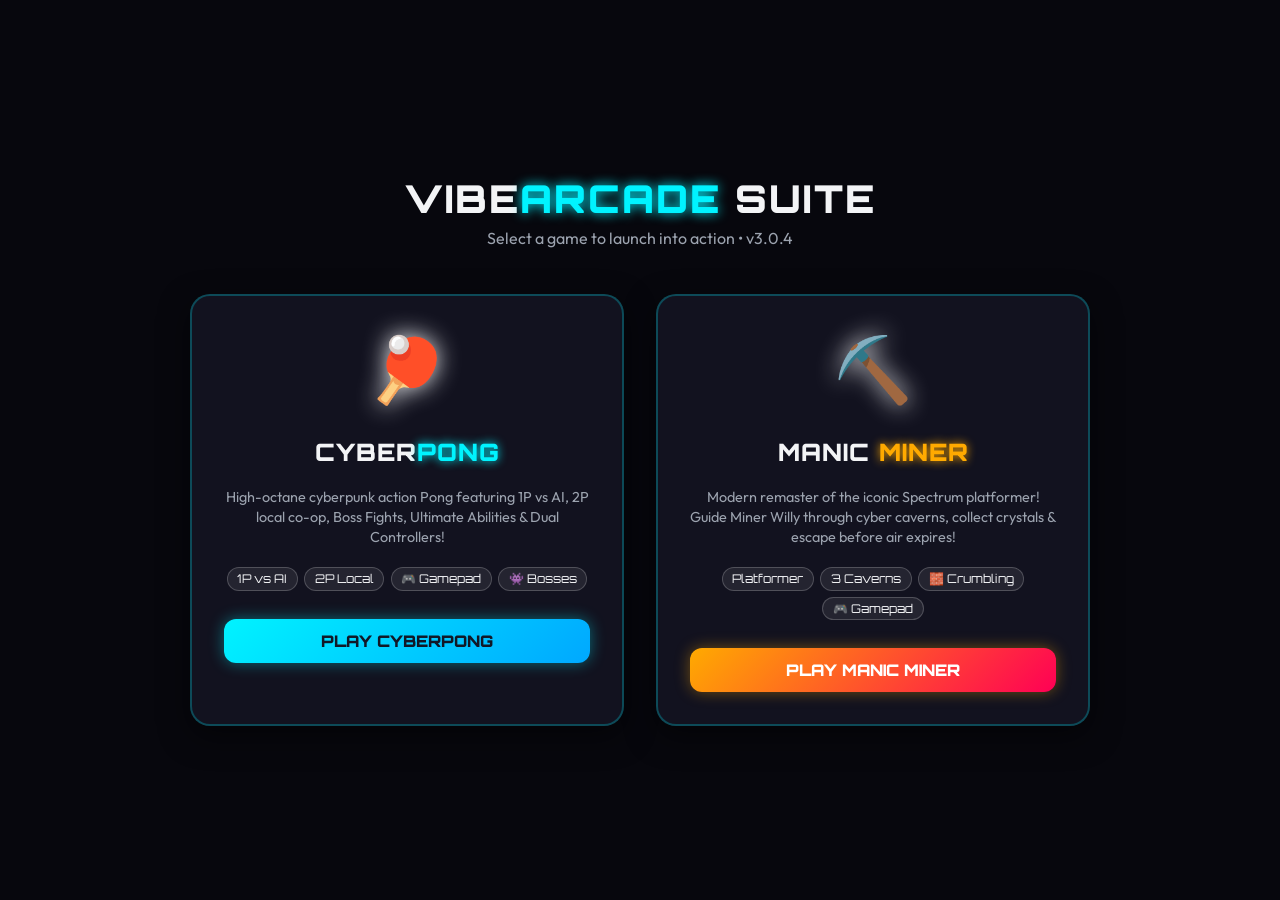
==== index.html @ 93db03f1 "v3.0.4 - Bump version to v3.0.4 for deployment workflow fix" ====
<!DOCTYPE html>
<html lang="en">
<head>
    <meta charset="UTF-8">
    <meta name="viewport" content="width=device-width, initial-scale=1.0">
    <title>Vibe Arcade Hub - Retro & Cyber Games v3.0.4</title>
    <meta name="description" content="Play modern arcade games including CyberPong Evolution and Manic Miner Cyber Edition.">
    <!-- Google Fonts -->
    <link rel="preconnect" href="https://fonts.googleapis.com">
    <link rel="preconnect" href="https://fonts.gstatic.com" crossorigin>
    <link href="https://fonts.googleapis.com/css2?family=Orbitron:wght@400;600;700;900&family=Outfit:wght@300;400;600;700&display=swap" rel="stylesheet">
    <link rel="stylesheet" href="style.css">
    <style>
        .hub-grid {
            display: grid;
            grid-template-columns: 1fr 1fr;
            gap: 2rem;
            width: 100%;
            max-width: 900px;
            margin-top: 1rem;
        }

        .game-card {
            background: rgba(20, 20, 36, 0.85);
            border: 2px solid rgba(0, 243, 255, 0.25);
            border-radius: 20px;
            padding: 2rem;
            display: flex;
            flex-direction: column;
            align-items: center;
            text-align: center;
            gap: 1.25rem;
            text-decoration: none;
            color: var(--text-main);
            transition: all 0.3s cubic-bezier(0.175, 0.885, 0.32, 1.275);
            box-shadow: 0 10px 30px rgba(0, 0, 0, 0.5);
            position: relative;
            overflow: hidden;
        }

        .game-card:hover {
            transform: translateY(-8px) scale(1.02);
            border-color: var(--neon-cyan);
            box-shadow: 0 16px 40px rgba(0, 243, 255, 0.35);
        }

        .game-card.miner-card:hover {
            border-color: #ffaa00;
            box-shadow: 0 16px 40px rgba(255, 170, 0, 0.35);
        }

        .card-banner {
            font-size: 4rem;
            margin-bottom: 0.5rem;
            filter: drop-shadow(0 0 12px currentColor);
        }

        .card-title {
            font-family: var(--font-heading);
            font-size: 1.5rem;
            font-weight: 900;
            letter-spacing: 1px;
        }

        .card-title .highlight {
            color: var(--neon-cyan);
            text-shadow: 0 0 10px var(--neon-cyan);
        }

        .game-card.miner-card .card-title .highlight {
            color: #ffaa00;
            text-shadow: 0 0 10px #ffaa00;
        }

        .card-desc {
            font-size: 0.9rem;
            color: var(--text-muted);
            line-height: 1.4;
        }

        .tags-list {
            display: flex;
            gap: 0.4rem;
            flex-wrap: wrap;
            justify-content: center;
        }

        .tag-badge {
            background: rgba(255, 255, 255, 0.08);
            border: 1px solid rgba(255, 255, 255, 0.2);
            padding: 0.2rem 0.6rem;
            border-radius: 12px;
            font-size: 0.75rem;
            font-family: var(--font-heading);
        }

        .launch-btn {
            background: linear-gradient(135deg, var(--neon-cyan), #00a8ff);
            color: var(--text-dark);
            font-family: var(--font-heading);
            font-weight: 900;
            font-size: 1rem;
            padding: 0.75rem 2rem;
            border-radius: 12px;
            width: 100%;
            margin-top: 0.5rem;
            box-shadow: 0 0 15px rgba(0, 243, 255, 0.4);
        }

        .miner-card .launch-btn {
            background: linear-gradient(135deg, #ffaa00, #ff0055);
            color: #fff;
            box-shadow: 0 0 15px rgba(255, 170, 0, 0.4);
        }

        .hub-header {
            text-align: center;
            margin-bottom: 1rem;
        }

        .hub-header h1 {
            font-family: var(--font-heading);
            font-size: 2.4rem;
            font-weight: 900;
            letter-spacing: 2px;
        }

        .hub-header p {
            color: var(--text-muted);
            margin-top: 0.4rem;
        }
    </style>
</head>
<body>
    <div id="appContainer" style="justify-content: center; align-items: center;">
        <header class="hub-header">
            <h1>VIBE<span class="highlight" style="color: var(--neon-cyan); text-shadow: 0 0 12px var(--neon-cyan);">ARCADE</span> SUITE</h1>
            <p>Select a game to launch into action • v3.0.4</p>
        </header>

        <main class="hub-grid">
            <!-- Game Card 1: CyberPong -->
            <a href="pong.html" class="game-card">
                <div class="card-banner">🏓</div>
                <div class="card-title">CYBER<span class="highlight">PONG</span></div>
                <div class="card-desc">
                    High-octane cyberpunk action Pong featuring 1P vs AI, 2P local co-op, Boss Fights, Ultimate Abilities & Dual Controllers!
                </div>
                <div class="tags-list">
                    <span class="tag-badge">1P vs AI</span>
                    <span class="tag-badge">2P Local</span>
                    <span class="tag-badge">🎮 Gamepad</span>
                    <span class="tag-badge">👾 Bosses</span>
                </div>
                <div class="launch-btn">PLAY CYBERPONG</div>
            </a>

            <!-- Game Card 2: Manic Miner Cyber Edition -->
            <a href="miner.html" class="game-card miner-card">
                <div class="card-banner">⛏️</div>
                <div class="card-title">MANIC <span class="highlight">MINER</span></div>
                <div class="card-desc">
                    Modern remaster of the iconic Spectrum platformer! Guide Miner Willy through cyber caverns, collect crystals & escape before air expires!
                </div>
                <div class="tags-list">
                    <span class="tag-badge">Platformer</span>
                    <span class="tag-badge">3 Caverns</span>
                    <span class="tag-badge">🧱 Crumbling</span>
                    <span class="tag-badge">🎮 Gamepad</span>
                </div>
                <div class="launch-btn">PLAY MANIC MINER</div>
            </a>
        </main>
    </div>
</body>
</html>
---- style.css ----
/* ==========================================================================
   CyberPong v2.2: Neon Evolution - Design Tokens & Stylesheet
   ========================================================================== */

:root {
    /* Base Color Palette (Cyber Neon Theme) */
    --bg-dark: #07070d;
    --bg-card: rgba(18, 18, 30, 0.8);
    --border-glow: rgba(0, 243, 255, 0.3);
    
    --neon-cyan: #00f3ff;
    --neon-magenta: #ff0055;
    --neon-amber: #ffaa00;
    --neon-green: #00ff66;
    --neon-purple: #a855f7;
    --neon-blue: #3b82f6;

    --text-main: #f3f4f6;
    --text-muted: #9ca3af;
    --text-dark: #111827;

    /* Fonts */
    --font-heading: 'Orbitron', sans-serif;
    --font-body: 'Outfit', sans-serif;
}

/* --- Synthwave 80s Theme --- */
body.theme-synthwave {
    --bg-dark: #16021f;
    --bg-card: rgba(35, 12, 45, 0.85);
    --border-glow: rgba(255, 0, 128, 0.4);
    --neon-cyan: #ff007f;
    --neon-magenta: #ffaa00;
    --neon-green: #00f3ff;
    background-image: 
        linear-gradient(to bottom, rgba(22, 2, 31, 0.9), rgba(40, 5, 55, 0.95)),
        radial-gradient(circle at 50% 100%, rgba(255, 0, 128, 0.25) 0%, transparent 60%);
}

/* --- Matrix Code Theme --- */
body.theme-matrix {
    --bg-dark: #020b05;
    --bg-card: rgba(6, 26, 12, 0.85);
    --border-glow: rgba(0, 255, 102, 0.4);
    --neon-cyan: #00ff66;
    --neon-magenta: #00cc44;
    --neon-amber: #66ff99;
    background-image: 
        radial-gradient(circle at 50% 50%, rgba(0, 255, 102, 0.08) 0%, transparent 70%);
}

* {
    box-sizing: border-box;
    margin: 0;
    padding: 0;
    user-select: none;
}

body {
    background-color: var(--bg-dark);
    color: var(--text-main);
    font-family: var(--font-body);
    min-height: 100vh;
    display: flex;
    justify-content: center;
    align-items: center;
    overflow: hidden;
    transition: background-color 0.4s ease;
}

#appContainer {
    width: 100vw;
    height: 100vh;
    max-width: 1240px;
    max-height: 840px;
    display: flex;
    flex-direction: column;
    padding: 0.85rem;
    gap: 0.85rem;
}

/* ==========================================
   HUD Header & Gamepad Badges
   ========================================== */
#gameHud {
    display: flex;
    justify-content: space-between;
    align-items: center;
    background: var(--bg-card);
    backdrop-filter: blur(16px);
    border: 1px solid rgba(255, 255, 255, 0.1);
    border-radius: 16px;
    padding: 0.6rem 1.25rem;
    box-shadow: 0 8px 32px rgba(0, 0, 0, 0.5);
}

.title-row {
    display: flex;
    align-items: center;
    gap: 0.5rem;
}

.version-badge {
    background: rgba(0, 243, 255, 0.15);
    border: 1px solid var(--neon-cyan);
    color: var(--neon-cyan);
    font-family: var(--font-heading);
    font-size: 0.65rem;
    font-weight: 700;
    padding: 0.15rem 0.45rem;
    border-radius: 10px;
    letter-spacing: 0.5px;
}

.player-hud {
    display: flex;
    align-items: center;
    gap: 1rem;
    min-width: 320px;
}

.p1-hud { justify-content: flex-start; }
.p2-hud { justify-content: flex-end; }

.player-profile {
    display: flex;
    align-items: center;
    gap: 0.5rem;
}

.player-tag {
    background: rgba(0, 243, 255, 0.15);
    color: var(--neon-cyan);
    font-family: var(--font-heading);
    font-weight: 700;
    font-size: 0.8rem;
    padding: 0.2rem 0.5rem;
    border-radius: 6px;
    border: 1px solid var(--neon-cyan);
}

.p2-tag {
    background: rgba(255, 0, 85, 0.15);
    color: var(--neon-magenta);
    border-color: var(--neon-magenta);
}

.gamepad-badge {
    font-family: var(--font-heading);
    font-size: 0.65rem;
    font-weight: 700;
    padding: 0.15rem 0.4rem;
    border-radius: 6px;
    background: rgba(255, 255, 255, 0.08);
    border: 1px solid rgba(255, 255, 255, 0.2);
    color: var(--text-muted);
    transition: all 0.3s ease;
}

.gamepad-badge.connected {
    background: rgba(0, 255, 102, 0.15);
    border-color: #00ff66;
    color: #00ff66;
    box-shadow: 0 0 8px rgba(0, 255, 102, 0.4);
}

.player-name {
    font-family: var(--font-heading);
    font-weight: 700;
    letter-spacing: 1px;
    font-size: 1rem;
}

.score-display {
    font-family: var(--font-heading);
    font-size: 2.2rem;
    font-weight: 900;
    min-width: 45px;
    text-align: center;
}

.p1-hud .score-display {
    color: var(--neon-cyan);
    text-shadow: 0 0 16px var(--neon-cyan);
}

.p2-hud .score-display {
    color: var(--neon-magenta);
    text-shadow: 0 0 16px var(--neon-magenta);
}

/* Ultimate Meters */
.hud-meters {
    display: flex;
    flex-direction: column;
    gap: 0.3rem;
}

.ultimate-wrapper {
    display: flex;
    flex-direction: column;
    gap: 0.15rem;
    width: 90px;
}

.ult-label {
    font-family: var(--font-heading);
    font-size: 0.55rem;
    font-weight: 700;
    color: var(--text-muted);
}

.ult-bar {
    width: 100%;
    height: 8px;
    background: rgba(255, 255, 255, 0.1);
    border-radius: 4px;
    overflow: hidden;
    border: 1px solid rgba(255, 255, 255, 0.2);
}

.ult-fill {
    width: 0%;
    height: 100%;
    background: linear-gradient(90deg, #ffaa00, #ff0055);
    box-shadow: 0 0 8px #ffaa00;
    transition: width 0.2s ease;
}

.ult-fill.ready {
    background: linear-gradient(90deg, #00ff66, #00f3ff);
    box-shadow: 0 0 12px #00ff66;
    animation: ultGlow 1s infinite alternate;
}

@keyframes ultGlow {
    0% { opacity: 0.8; }
    100% { opacity: 1; filter: brightness(1.3); }
}

.powerup-indicators {
    display: flex;
    gap: 0.3rem;
    min-height: 24px;
}

.badge-powerup {
    width: 24px;
    height: 24px;
    border-radius: 50%;
    display: flex;
    align-items: center;
    justify-content: center;
    font-size: 0.8rem;
    background: rgba(255, 255, 255, 0.1);
    border: 1px solid rgba(255, 255, 255, 0.3);
    box-shadow: 0 0 8px currentColor;
}

/* Boss Health Bar HUD */
.boss-bar-wrapper {
    width: 220px;
    display: flex;
    flex-direction: column;
    align-items: center;
    gap: 0.2rem;
}

.boss-label {
    font-family: var(--font-heading);
    font-size: 0.65rem;
    font-weight: 700;
    color: var(--neon-magenta);
    letter-spacing: 1px;
}

.boss-health-track {
    width: 100%;
    height: 10px;
    background: rgba(0, 0, 0, 0.6);
    border: 1px solid var(--neon-magenta);
    border-radius: 6px;
    overflow: hidden;
}

.boss-health-fill {
    width: 100%;
    height: 100%;
    background: linear-gradient(90deg, #ff0055, #ffaa00);
    box-shadow: 0 0 10px #ff0055;
    transition: width 0.3s ease;
}

/* Center HUD Title & Sound */
.hud-center {
    display: flex;
    flex-direction: column;
    align-items: center;
    gap: 0.2rem;
}

.game-logo {
    font-family: var(--font-heading);
    font-size: 1.4rem;
    font-weight: 900;
    letter-spacing: 2px;
}

.game-logo .highlight {
    color: var(--neon-cyan);
    text-shadow: 0 0 12px var(--neon-cyan);
}

.match-info {
    font-size: 0.75rem;
    font-weight: 600;
    letter-spacing: 1px;
    color: var(--text-muted);
}

.audio-controls {
    display: flex;
    align-items: center;
    gap: 0.4rem;
}

.icon-btn {
    background: rgba(255, 255, 255, 0.08);
    border: 1px solid rgba(255, 255, 255, 0.2);
    border-radius: 6px;
    color: var(--text-main);
    font-size: 0.75rem;
    font-family: var(--font-heading);
    padding: 0.25rem 0.5rem;
    cursor: pointer;
    transition: transform 0.2s ease, background 0.2s ease;
}

.icon-btn:hover {
    background: rgba(255, 255, 255, 0.18);
    transform: scale(1.05);
}

input[type="range"] {
    width: 50px;
    accent-color: var(--neon-cyan);
    cursor: pointer;
}

/* ==========================================
   Arena & Canvas
   ========================================== */
#arenaWrapper {
    position: relative;
    flex: 1;
    display: flex;
    flex-direction: column;
    align-items: center;
    justify-content: center;
}

#gameCanvas {
    background: #080812;
    border-radius: 16px;
    box-shadow: 0 0 35px rgba(0, 243, 255, 0.18), inset 0 0 40px rgba(0, 0, 0, 0.85);
    border: 1px solid var(--border-glow);
    width: 100%;
    max-width: 1000px;
    height: auto;
    aspect-ratio: 1000 / 600;
    display: block;
}

/* On-Screen Legend Bar */
#legendBar {
    display: flex;
    justify-content: center;
    gap: 1rem;
    margin-top: 0.6rem;
    padding: 0.4rem 0.85rem;
    background: rgba(18, 18, 30, 0.5);
    backdrop-filter: blur(8px);
    border-radius: 20px;
    border: 1px solid rgba(255, 255, 255, 0.08);
}

.legend-item {
    font-size: 0.75rem;
    color: var(--text-muted);
    display: flex;
    align-items: center;
    gap: 0.25rem;
}

/* ==========================================
   Modals & Gamepad Footer
   ========================================== */
.modal-overlay {
    position: absolute;
    inset: 0;
    background: rgba(5, 5, 10, 0.85);
    backdrop-filter: blur(12px);
    display: flex;
    justify-content: center;
    align-items: center;
    opacity: 0;
    pointer-events: none;
    transition: opacity 0.3s ease;
    z-index: 100;
    border-radius: 16px;
}

.modal-overlay.active {
    opacity: 1;
    pointer-events: auto;
}

.glass-panel {
    background: rgba(18, 18, 32, 0.92);
    border: 1px solid var(--border-glow);
    box-shadow: 0 16px 48px rgba(0, 0, 0, 0.7), 0 0 30px var(--border-glow);
    border-radius: 24px;
    padding: 1.85rem;
    width: 92%;
    max-width: 580px;
    display: flex;
    flex-direction: column;
    gap: 1.25rem;
}

.header-title-wrap {
    display: flex;
    align-items: center;
    justify-content: center;
    gap: 0.6rem;
}

.modal-header h2 {
    font-family: var(--font-heading);
    font-size: 1.6rem;
    font-weight: 900;
}

.modal-header .subtitle {
    color: var(--text-muted);
    font-size: 0.85rem;
}

.section-title {
    font-family: var(--font-heading);
    font-size: 0.75rem;
    font-weight: 700;
    color: var(--neon-cyan);
    letter-spacing: 1.5px;
    margin-bottom: 0.5rem;
}

.mode-grid-4 {
    display: grid;
    grid-template-columns: 1fr 1fr 1fr 1fr;
    gap: 0.5rem;
    margin-bottom: 0.85rem;
}

.mode-card {
    background: rgba(255, 255, 255, 0.04);
    border: 1px solid rgba(255, 255, 255, 0.1);
    border-radius: 12px;
    padding: 0.75rem 0.4rem;
    cursor: pointer;
    text-align: center;
    transition: all 0.2s ease;
    color: var(--text-main);
}

.mode-card:hover {
    background: rgba(0, 243, 255, 0.08);
    border-color: rgba(0, 243, 255, 0.4);
    transform: translateY(-2px);
}

.mode-card.active {
    background: rgba(0, 243, 255, 0.15);
    border-color: var(--neon-cyan);
    box-shadow: 0 0 16px rgba(0, 243, 255, 0.3);
}

.mode-card.special-mode.active {
    background: rgba(255, 0, 85, 0.18);
    border-color: var(--neon-magenta);
    box-shadow: 0 0 16px rgba(255, 0, 85, 0.4);
}

.mode-card.demo-mode.active {
    background: rgba(168, 85, 247, 0.18);
    border-color: var(--neon-purple);
    box-shadow: 0 0 16px rgba(168, 85, 247, 0.4);
}

.mode-icon { font-size: 1.5rem; margin-bottom: 0.2rem; }
.mode-title { font-family: var(--font-heading); font-weight: 700; font-size: 0.75rem; }
.mode-desc { font-size: 0.65rem; color: var(--text-muted); margin-top: 0.15rem; }

/* Setting Groups */
.setting-group { margin-bottom: 0.75rem; }
.setting-label {
    display: block;
    font-family: var(--font-heading);
    font-size: 0.7rem;
    font-weight: 700;
    color: var(--neon-cyan);
    letter-spacing: 1px;
    margin-bottom: 0.4rem;
}

.button-group { display: flex; gap: 0.4rem; }

.btn-select {
    flex: 1;
    background: rgba(255, 255, 255, 0.05);
    border: 1px solid rgba(255, 255, 255, 0.15);
    color: var(--text-main);
    padding: 0.45rem;
    border-radius: 8px;
    font-family: var(--font-heading);
    font-size: 0.75rem;
    font-weight: 600;
    cursor: pointer;
    transition: all 0.2s ease;
}

.btn-select:hover { background: rgba(255, 255, 255, 0.12); }

.btn-select.active {
    background: var(--neon-cyan);
    color: var(--text-dark);
    border-color: var(--neon-cyan);
    font-weight: 700;
    box-shadow: 0 0 12px var(--neon-cyan);
}

.btn-toggle.active {
    background: var(--neon-green);
    color: var(--text-dark);
    border-color: var(--neon-green);
    box-shadow: 0 0 12px var(--neon-green);
}

/* Controls Guide Box */
.controls-guide {
    display: grid;
    grid-template-columns: 1fr 1fr;
    gap: 0.75rem;
    background: rgba(0, 0, 0, 0.4);
    padding: 0.75rem;
    border-radius: 12px;
    border: 1px solid rgba(255, 255, 255, 0.05);
}

.control-box { display: flex; flex-direction: column; gap: 0.25rem; }
.box-title { font-family: var(--font-heading); font-size: 0.65rem; font-weight: 700; color: var(--text-muted); }
.key-combo { font-size: 0.7rem; color: var(--text-main); }

kbd {
    background: rgba(255, 255, 255, 0.15);
    border: 1px solid rgba(255, 255, 255, 0.3);
    border-radius: 4px;
    padding: 0.1rem 0.3rem;
    font-family: monospace;
    font-weight: 600;
    font-size: 0.7rem;
}

.gamepad-footer {
    display: flex;
    justify-content: space-around;
    background: rgba(0, 0, 0, 0.35);
    padding: 0.5rem;
    border-radius: 8px;
    font-size: 0.75rem;
}

.status-on { color: #00ff66; font-weight: 700; }
.status-off { color: var(--text-muted); }

/* Action Buttons */
.modal-footer, .modal-actions { display: flex; gap: 0.75rem; justify-content: center; }

.btn-primary {
    background: linear-gradient(135deg, var(--neon-cyan), #00a8ff);
    color: var(--text-dark);
    font-family: var(--font-heading);
    font-weight: 900;
    font-size: 0.95rem;
    letter-spacing: 1px;
    padding: 0.75rem 1.8rem;
    border: none;
    border-radius: 12px;
    cursor: pointer;
    transition: all 0.2s ease;
    width: 100%;
}

.btn-primary:hover {
    transform: translateY(-2px);
    box-shadow: 0 0 20px var(--neon-cyan);
}

.btn-secondary {
    background: rgba(255, 255, 255, 0.08);
    border: 1px solid rgba(255, 255, 255, 0.2);
    color: var(--text-main);
    font-family: var(--font-heading);
    font-weight: 700;
    padding: 0.75rem 1.5rem;
    border-radius: 12px;
    cursor: pointer;
    transition: all 0.2s ease;
    width: 100%;
}

.winner-trophy { font-size: 3.2rem; text-align: center; }
#winnerText { font-family: var(--font-heading); font-size: 1.5rem; text-align: center; }
.final-score { font-family: var(--font-heading); font-size: 2rem; font-weight: 900; text-align: center; }

.stats-summary {
    background: rgba(0, 0, 0, 0.3);
    padding: 0.65rem;
    border-radius: 10px;
    display: flex;
    justify-content: space-around;
    font-size: 0.8rem;
    color: var(--text-muted);
}
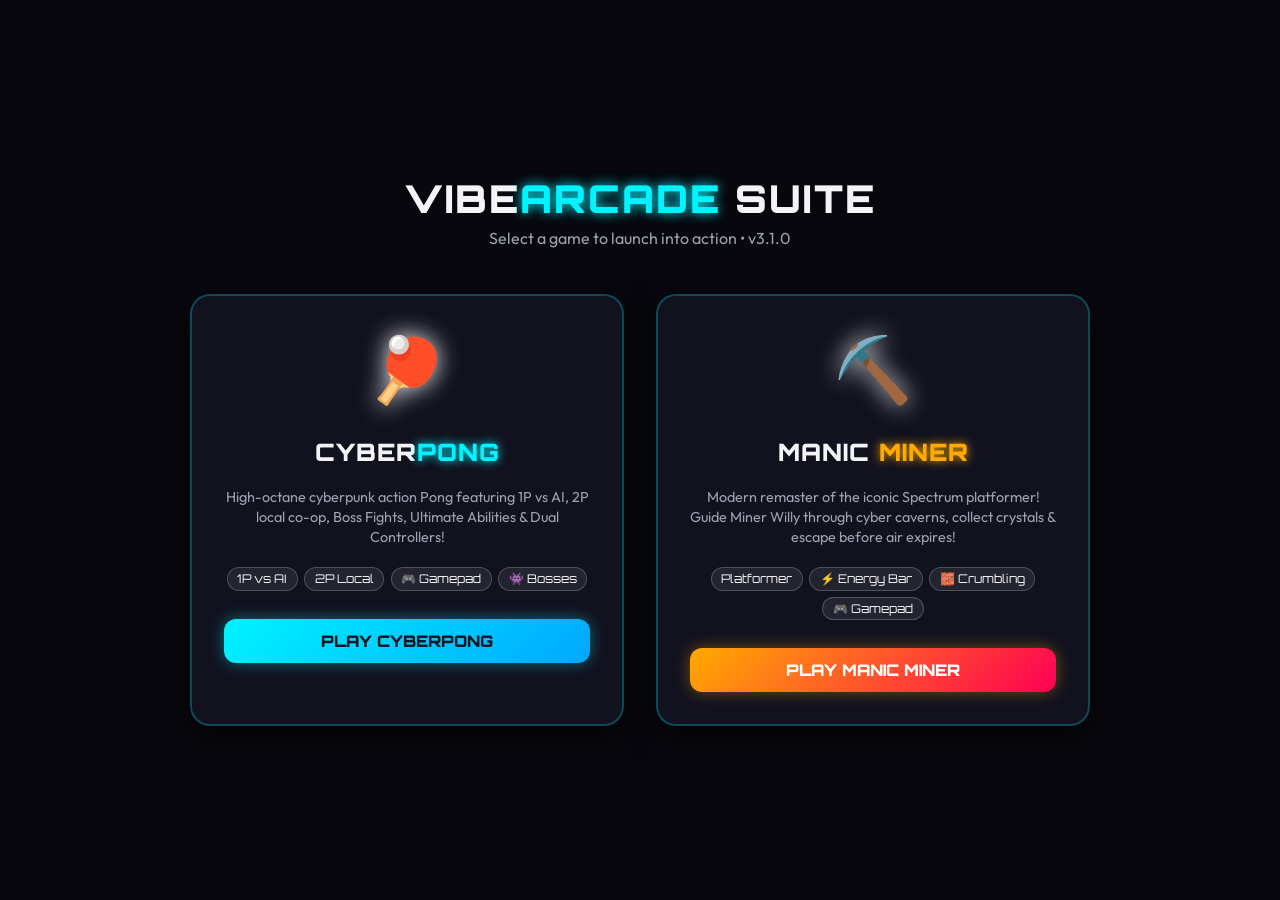
==== commit 1f3b1bde: "v3.1.0 - Replace instant enemy collision death with Health Energy reduction system" ====
--- a/index.html
+++ b/index.html
@@ -3,7 +3,7 @@
 <head>
     <meta charset="UTF-8">
     <meta name="viewport" content="width=device-width, initial-scale=1.0">
-    <title>Vibe Arcade Hub - Retro & Cyber Games v3.0.4</title>
+    <title>Vibe Arcade Hub - Retro & Cyber Games v3.1.0</title>
     <meta name="description" content="Play modern arcade games including CyberPong Evolution and Manic Miner Cyber Edition.">
     <!-- Google Fonts -->
     <link rel="preconnect" href="https://fonts.googleapis.com">
@@ -135,7 +135,7 @@
     <div id="appContainer" style="justify-content: center; align-items: center;">
         <header class="hub-header">
             <h1>VIBE<span class="highlight" style="color: var(--neon-cyan); text-shadow: 0 0 12px var(--neon-cyan);">ARCADE</span> SUITE</h1>
-            <p>Select a game to launch into action • v3.0.4</p>
+            <p>Select a game to launch into action • v3.1.0</p>
         </header>
 
         <main class="hub-grid">
@@ -164,7 +164,7 @@
                 </div>
                 <div class="tags-list">
                     <span class="tag-badge">Platformer</span>
-                    <span class="tag-badge">3 Caverns</span>
+                    <span class="tag-badge">⚡ Energy Bar</span>
                     <span class="tag-badge">🧱 Crumbling</span>
                     <span class="tag-badge">🎮 Gamepad</span>
                 </div>
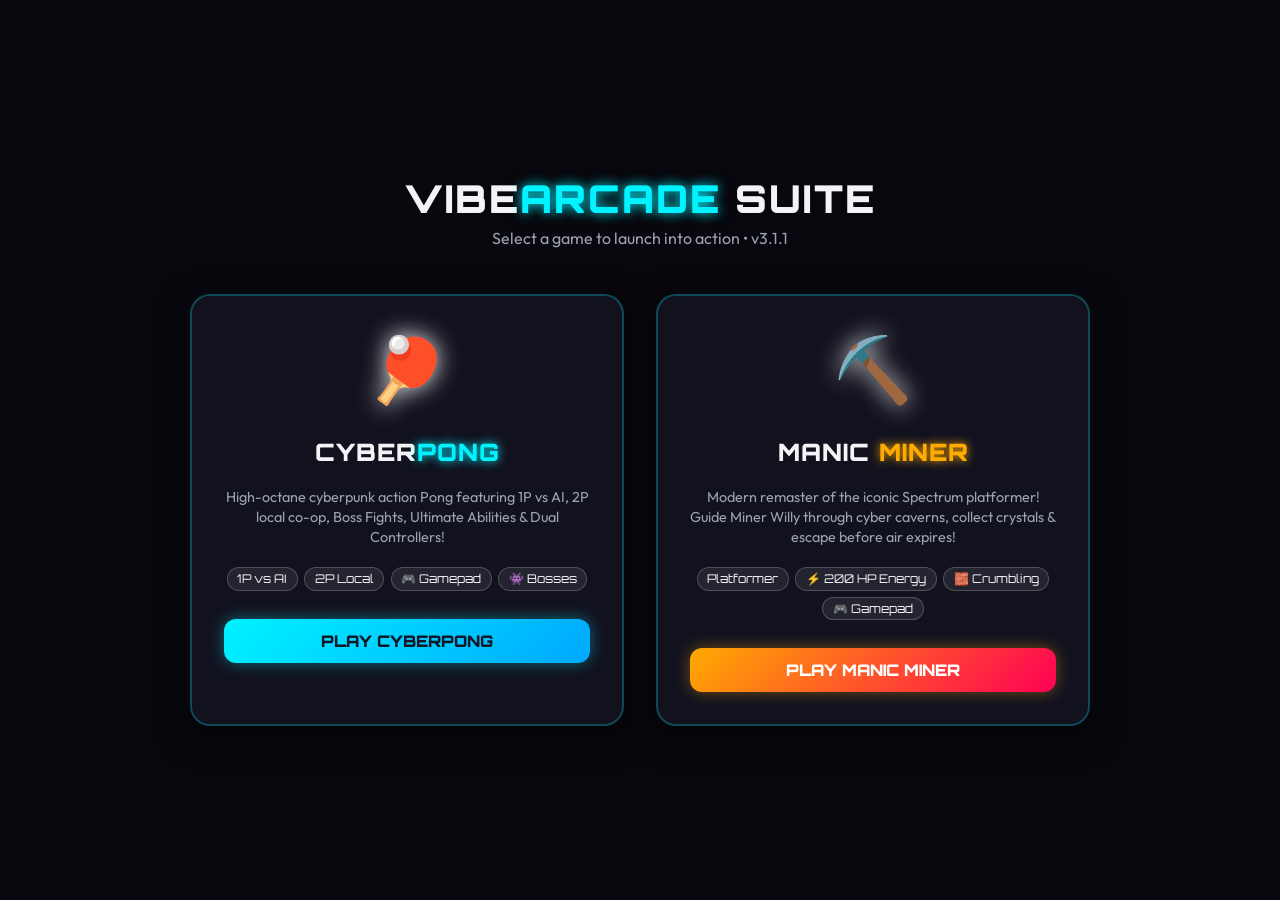
==== commit 32fea09e: "v3.1.1 - Increase Willy Max Health to 200 HP and reduce enemy contact damage to -10" ====
--- a/index.html
+++ b/index.html
@@ -3,7 +3,7 @@
 <head>
     <meta charset="UTF-8">
     <meta name="viewport" content="width=device-width, initial-scale=1.0">
-    <title>Vibe Arcade Hub - Retro & Cyber Games v3.1.0</title>
+    <title>Vibe Arcade Hub - Retro & Cyber Games v3.1.1</title>
     <meta name="description" content="Play modern arcade games including CyberPong Evolution and Manic Miner Cyber Edition.">
     <!-- Google Fonts -->
     <link rel="preconnect" href="https://fonts.googleapis.com">
@@ -135,7 +135,7 @@
     <div id="appContainer" style="justify-content: center; align-items: center;">
         <header class="hub-header">
             <h1>VIBE<span class="highlight" style="color: var(--neon-cyan); text-shadow: 0 0 12px var(--neon-cyan);">ARCADE</span> SUITE</h1>
-            <p>Select a game to launch into action • v3.1.0</p>
+            <p>Select a game to launch into action • v3.1.1</p>
         </header>
 
         <main class="hub-grid">
@@ -164,7 +164,7 @@
                 </div>
                 <div class="tags-list">
                     <span class="tag-badge">Platformer</span>
-                    <span class="tag-badge">⚡ Energy Bar</span>
+                    <span class="tag-badge">⚡ 200 HP Energy</span>
                     <span class="tag-badge">🧱 Crumbling</span>
                     <span class="tag-badge">🎮 Gamepad</span>
                 </div>
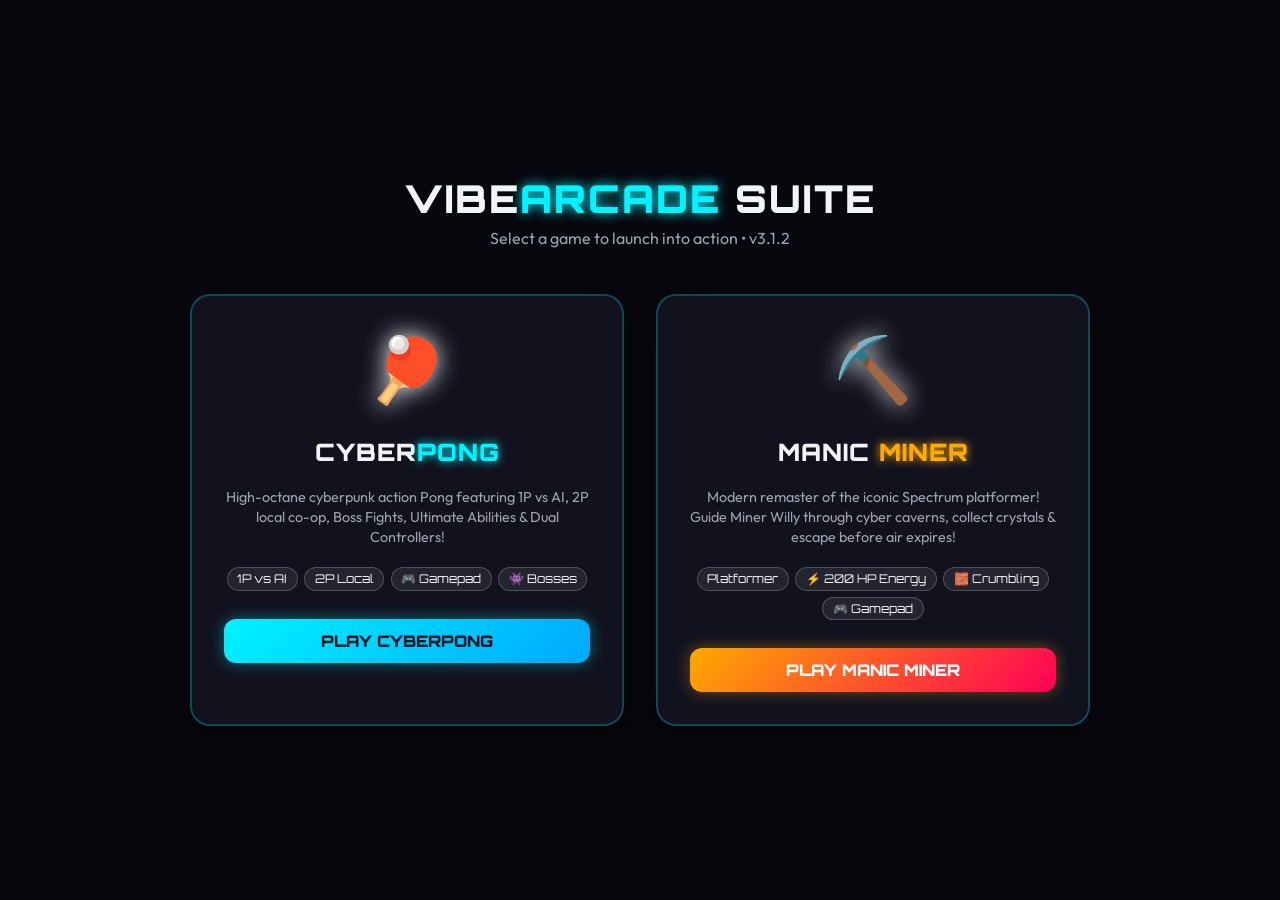
==== commit e629c331: "v3.1.2 - Add null DOM listener checks in main.js to fix CyberPong startup crash" ====
--- a/index.html
+++ b/index.html
@@ -3,7 +3,7 @@
 <head>
     <meta charset="UTF-8">
     <meta name="viewport" content="width=device-width, initial-scale=1.0">
-    <title>Vibe Arcade Hub - Retro & Cyber Games v3.1.1</title>
+    <title>Vibe Arcade Hub - Retro & Cyber Games v3.1.2</title>
     <meta name="description" content="Play modern arcade games including CyberPong Evolution and Manic Miner Cyber Edition.">
     <!-- Google Fonts -->
     <link rel="preconnect" href="https://fonts.googleapis.com">
@@ -135,7 +135,7 @@
     <div id="appContainer" style="justify-content: center; align-items: center;">
         <header class="hub-header">
             <h1>VIBE<span class="highlight" style="color: var(--neon-cyan); text-shadow: 0 0 12px var(--neon-cyan);">ARCADE</span> SUITE</h1>
-            <p>Select a game to launch into action • v3.1.1</p>
+            <p>Select a game to launch into action • v3.1.2</p>
         </header>
 
         <main class="hub-grid">
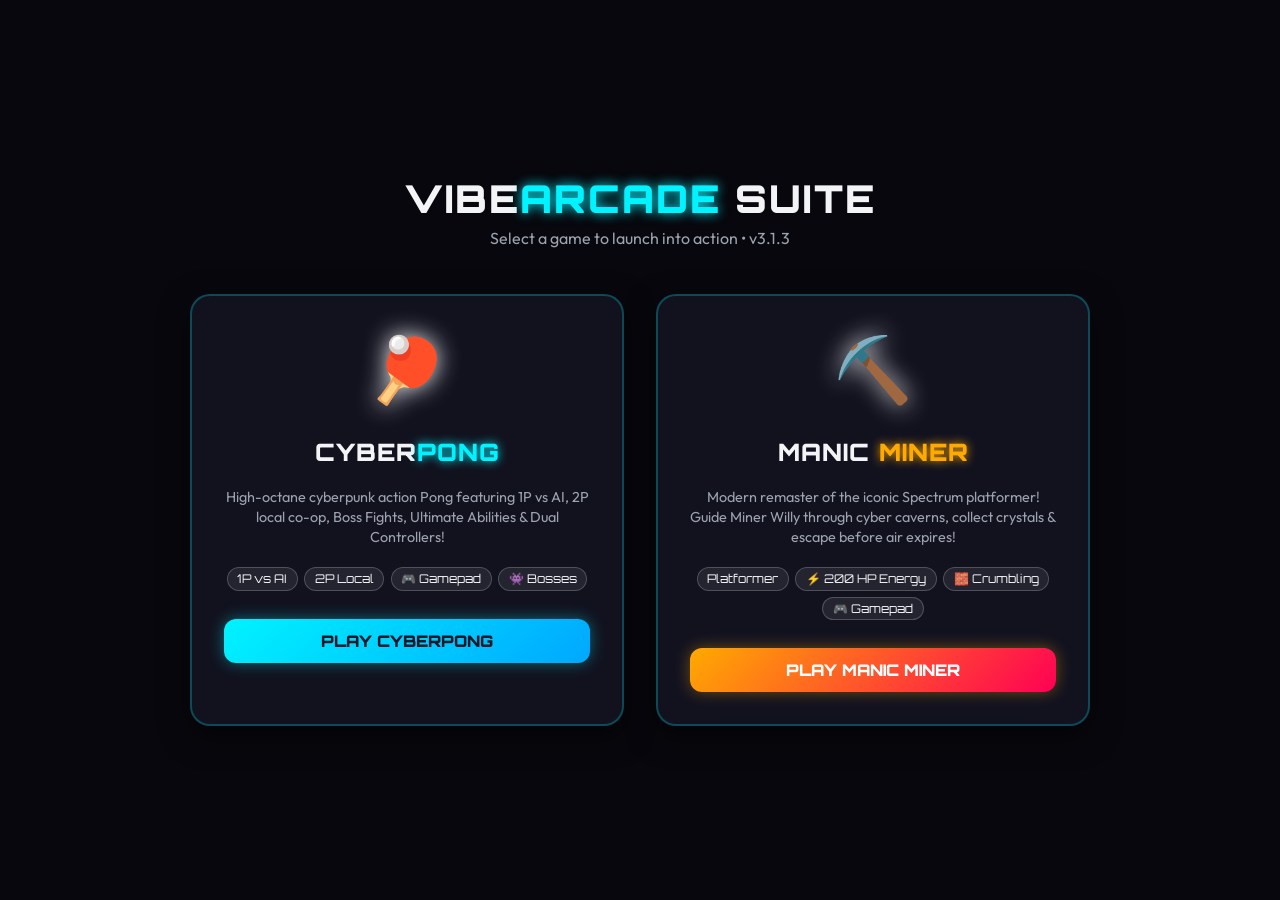
==== commit bc6d431d: "v3.1.3 - Add ball respawn safety net and Game Over HUD modal trigger to prevent freezing" ====
--- a/index.html
+++ b/index.html
@@ -3,7 +3,7 @@
 <head>
     <meta charset="UTF-8">
     <meta name="viewport" content="width=device-width, initial-scale=1.0">
-    <title>Vibe Arcade Hub - Retro & Cyber Games v3.1.2</title>
+    <title>Vibe Arcade Hub - Retro & Cyber Games v3.1.3</title>
     <meta name="description" content="Play modern arcade games including CyberPong Evolution and Manic Miner Cyber Edition.">
     <!-- Google Fonts -->
     <link rel="preconnect" href="https://fonts.googleapis.com">
@@ -135,7 +135,7 @@
     <div id="appContainer" style="justify-content: center; align-items: center;">
         <header class="hub-header">
             <h1>VIBE<span class="highlight" style="color: var(--neon-cyan); text-shadow: 0 0 12px var(--neon-cyan);">ARCADE</span> SUITE</h1>
-            <p>Select a game to launch into action • v3.1.2</p>
+            <p>Select a game to launch into action • v3.1.3</p>
         </header>
 
         <main class="hub-grid">
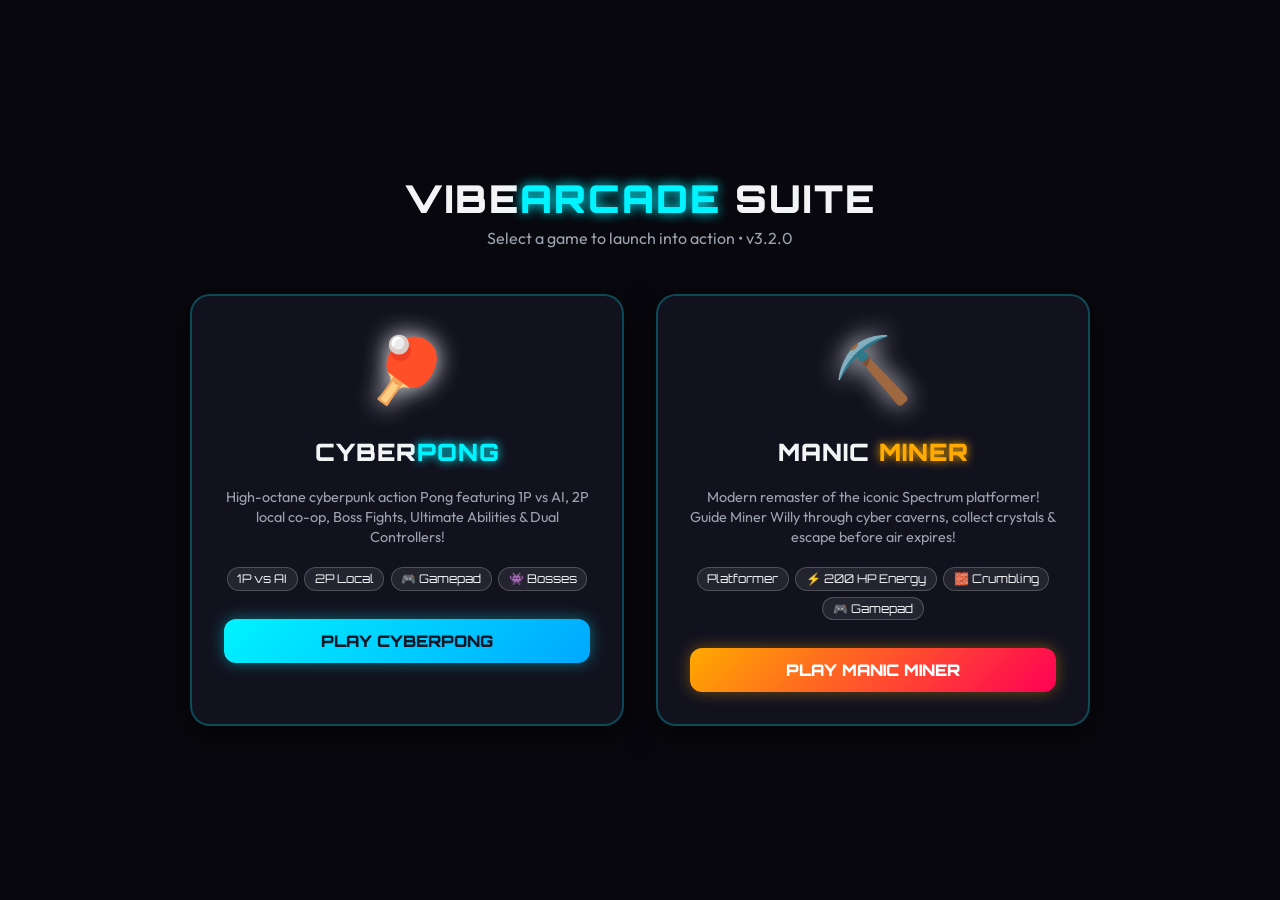
==== commit 544c4eab: "v3.2.0 - Replace complete Freeze power-up with Frost Slow-Down (-60% speed multiplier) Detailed Rele" ====
--- a/index.html
+++ b/index.html
@@ -3,7 +3,7 @@
 <head>
     <meta charset="UTF-8">
     <meta name="viewport" content="width=device-width, initial-scale=1.0">
-    <title>Vibe Arcade Hub - Retro & Cyber Games v3.1.3</title>
+    <title>Vibe Arcade Hub - Retro & Cyber Games v3.2.0</title>
     <meta name="description" content="Play modern arcade games including CyberPong Evolution and Manic Miner Cyber Edition.">
     <!-- Google Fonts -->
     <link rel="preconnect" href="https://fonts.googleapis.com">
@@ -135,7 +135,7 @@
     <div id="appContainer" style="justify-content: center; align-items: center;">
         <header class="hub-header">
             <h1>VIBE<span class="highlight" style="color: var(--neon-cyan); text-shadow: 0 0 12px var(--neon-cyan);">ARCADE</span> SUITE</h1>
-            <p>Select a game to launch into action • v3.1.3</p>
+            <p>Select a game to launch into action • v3.2.0</p>
         </header>
 
         <main class="hub-grid">
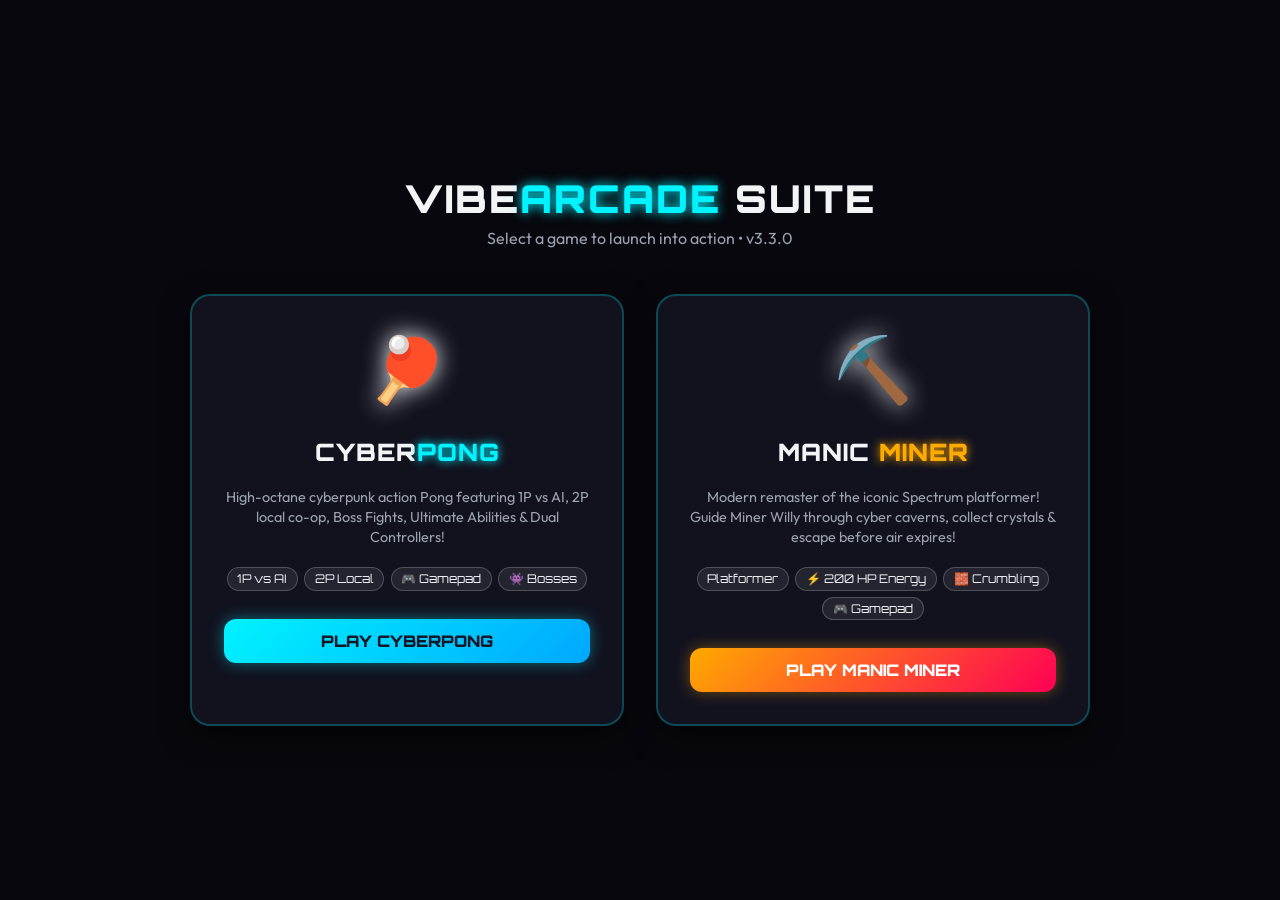
==== commit 5e460b2f: "v3.3.0 - Add dynamic temporary single Pinball Bumper spawner Detailed Release Summary: - Converted s" ====
--- a/index.html
+++ b/index.html
@@ -3,7 +3,7 @@
 <head>
     <meta charset="UTF-8">
     <meta name="viewport" content="width=device-width, initial-scale=1.0">
-    <title>Vibe Arcade Hub - Retro & Cyber Games v3.2.0</title>
+    <title>Vibe Arcade Hub - Retro & Cyber Games v3.3.0</title>
     <meta name="description" content="Play modern arcade games including CyberPong Evolution and Manic Miner Cyber Edition.">
     <!-- Google Fonts -->
     <link rel="preconnect" href="https://fonts.googleapis.com">
@@ -135,7 +135,7 @@
     <div id="appContainer" style="justify-content: center; align-items: center;">
         <header class="hub-header">
             <h1>VIBE<span class="highlight" style="color: var(--neon-cyan); text-shadow: 0 0 12px var(--neon-cyan);">ARCADE</span> SUITE</h1>
-            <p>Select a game to launch into action • v3.2.0</p>
+            <p>Select a game to launch into action • v3.3.0</p>
         </header>
 
         <main class="hub-grid">
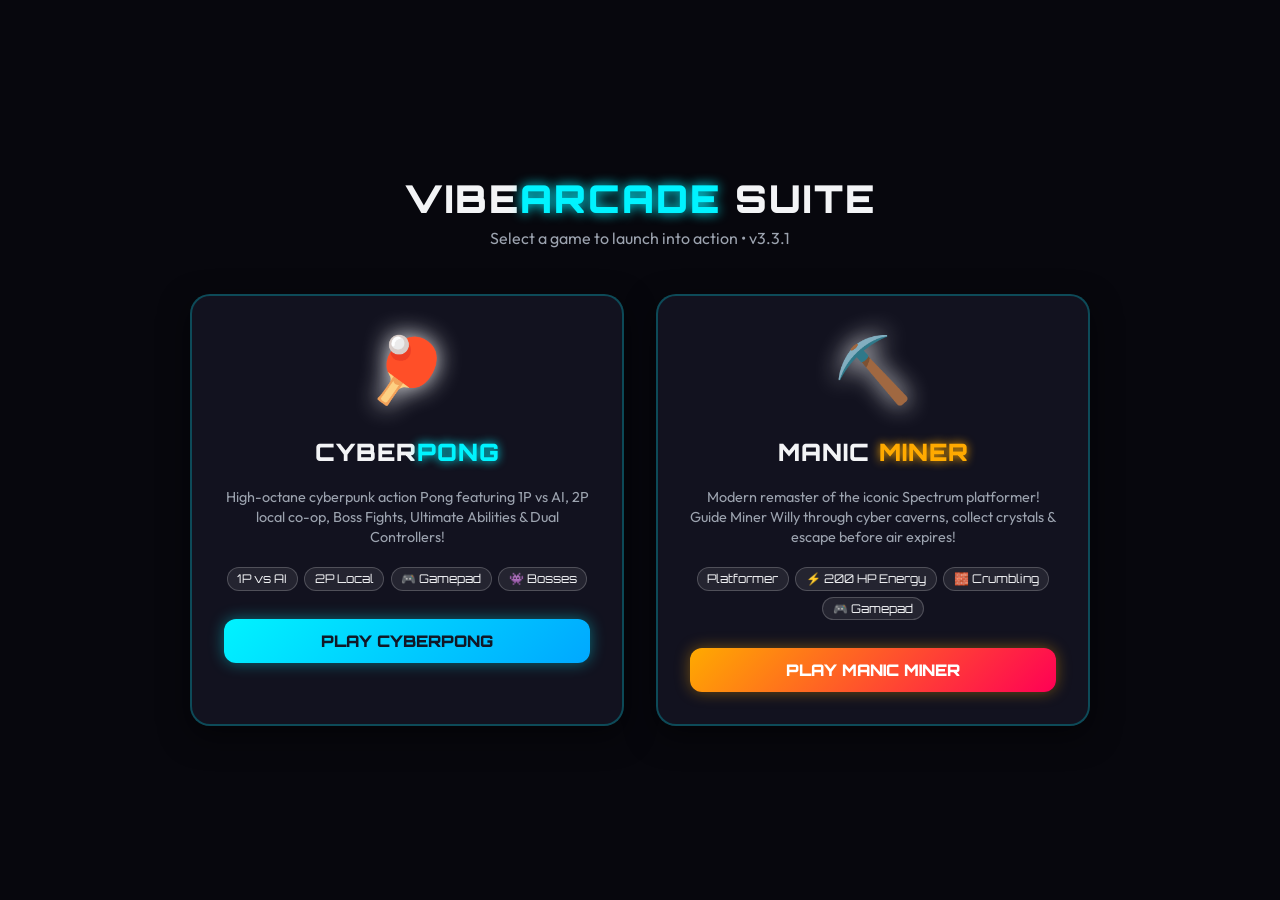
==== commit 604be78b: "v3.3.1 - Fix GitHub Deployments list description & full commit sync Detailed Release Summary: - Upda" ====
--- a/index.html
+++ b/index.html
@@ -3,7 +3,7 @@
 <head>
     <meta charset="UTF-8">
     <meta name="viewport" content="width=device-width, initial-scale=1.0">
-    <title>Vibe Arcade Hub - Retro & Cyber Games v3.3.0</title>
+    <title>Vibe Arcade Hub - Retro & Cyber Games v3.3.1</title>
     <meta name="description" content="Play modern arcade games including CyberPong Evolution and Manic Miner Cyber Edition.">
     <!-- Google Fonts -->
     <link rel="preconnect" href="https://fonts.googleapis.com">
@@ -135,7 +135,7 @@
     <div id="appContainer" style="justify-content: center; align-items: center;">
         <header class="hub-header">
             <h1>VIBE<span class="highlight" style="color: var(--neon-cyan); text-shadow: 0 0 12px var(--neon-cyan);">ARCADE</span> SUITE</h1>
-            <p>Select a game to launch into action • v3.3.0</p>
+            <p>Select a game to launch into action • v3.3.1</p>
         </header>
 
         <main class="hub-grid">
